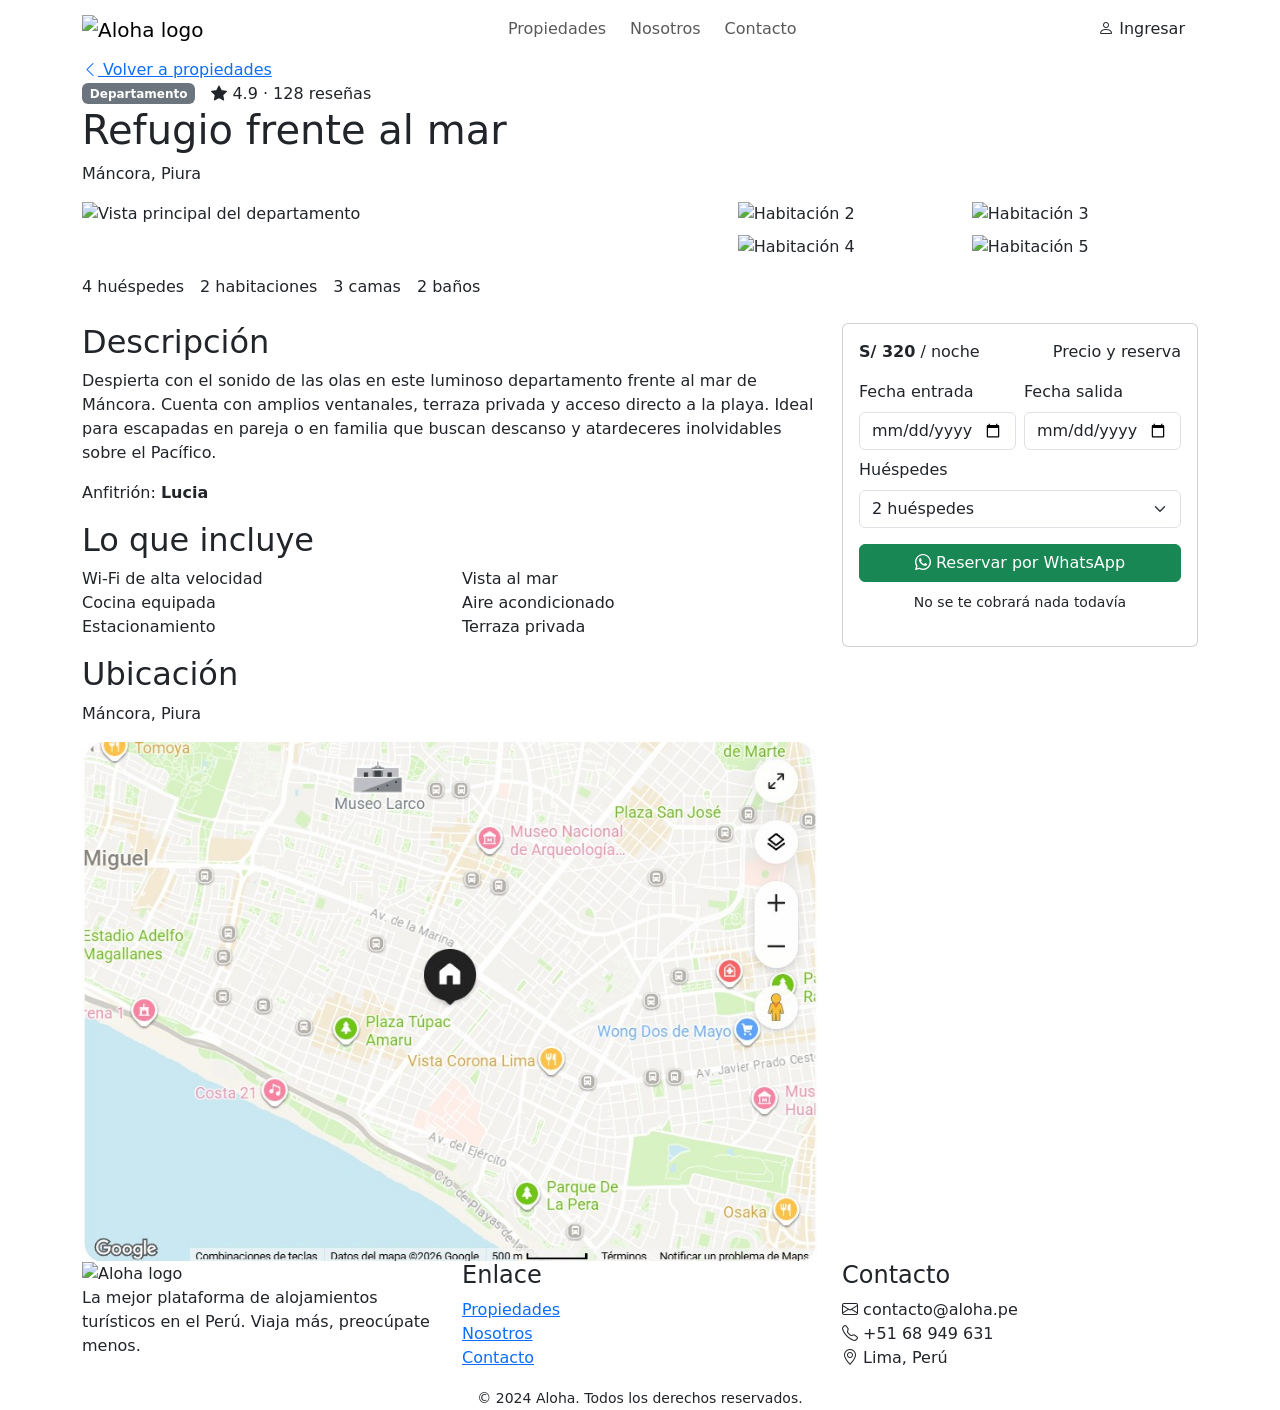
==== pages/detail.html @ 735b9711 "chore: add detail page" ====
<!DOCTYPE html>
<html lang="es">
<head>
    <meta charset="UTF-8">
    <meta name="viewport" content="width=device-width, initial-scale=1.0">
    <title>Refugio frente al mar - Aloha</title>
    <link href="https://cdn.jsdelivr.net/npm/bootstrap@5.3.3/dist/css/bootstrap.min.css" rel="stylesheet">
    <link href="https://cdn.jsdelivr.net/npm/bootstrap-icons@1.11.3/font/bootstrap-icons.min.css" rel="stylesheet">
    <link href="https://fonts.googleapis.com/css2?family=Roboto:wght@400;700&display=swap" rel="stylesheet">
    <link rel="stylesheet" href="../css/styles.css">
</head>
<body>

    <header>
        <nav class="navbar">
            <div class="container">
                <a class="navbar-brand" href="../index.html">
                    <img src="../images/logo.png" alt="Aloha logo" height="40">
                </a>
                <ul class="navbar-nav flex-row gap-4">
                    <li class="nav-item"><a class="nav-link" href="../index.html#propiedades">Propiedades</a></li>
                    <li class="nav-item"><a class="nav-link" href="../index.html#nosotros">Nosotros</a></li>
                    <li class="nav-item"><a class="nav-link" href="../index.html#contacto">Contacto</a></li>
                </ul>
                <a href="inicio-sesion.html" class="btn">
                    <i class="bi bi-person"></i> Ingresar
                </a>
            </div>
        </nav>
    </header>

    <main>
        <div class="container">

            <nav>
                <a href="../index.html"><i class="bi bi-chevron-left"></i> Volver a propiedades</a>
            </nav>

            <div class="d-flex align-items-center gap-3">
                <span class="badge bg-secondary">Departamento</span>
                <span><i class="bi bi-star-fill"></i> 4.9 · 128 reseñas</span>
            </div>

            <h1>Refugio frente al mar</h1>
            <p>Máncora, Piura</p>

            <div class="row g-2">
                <div class="col-7">
                    <img src="../images/room-1.jpg" alt="Vista principal del departamento" class="img-fluid w-100 h-100 object-fit-cover">
                </div>
                <div class="col-5">
                    <div class="row g-2">
                        <div class="col-6">
                            <img src="../images/room-2.jpg" alt="Habitación 2" class="img-fluid w-100">
                        </div>
                        <div class="col-6">
                            <img src="../images/room-3.jpg" alt="Habitación 3" class="img-fluid w-100">
                        </div>
                        <div class="col-6">
                            <img src="../images/room-4.jpg" alt="Habitación 4" class="img-fluid w-100">
                        </div>
                        <div class="col-6">
                            <img src="../images/room-5.jpg" alt="Habitación 5" class="img-fluid w-100">
                        </div>
                    </div>
                </div>
            </div>

            <div class="d-flex gap-3 mt-3">
                <span>4 huéspedes</span>
                <span>2 habitaciones</span>
                <span>3 camas</span>
                <span>2 baños</span>
            </div>

            <div class="row mt-4">

                <div class="col-12 col-lg-8">

                    <section>
                        <h2>Descripción</h2>
                        <p>Despierta con el sonido de las olas en este luminoso departamento frente al mar de Máncora. Cuenta con amplios ventanales, terraza privada y acceso directo a la playa. Ideal para escapadas en pareja o en familia que buscan descanso y atardeceres inolvidables sobre el Pacífico.</p>
                        <p>Anfitrión: <strong>Lucia</strong></p>
                    </section>

                    <section>
                        <h2>Lo que incluye</h2>
                        <div class="row">
                            <div class="col-6">
                                <ul class="list-unstyled">
                                    <li>Wi-Fi de alta velocidad</li>
                                    <li>Cocina equipada</li>
                                    <li>Estacionamiento</li>
                                </ul>
                            </div>
                            <div class="col-6">
                                <ul class="list-unstyled">
                                    <li>Vista al mar</li>
                                    <li>Aire acondicionado</li>
                                    <li>Terraza privada</li>
                                </ul>
                            </div>
                        </div>
                    </section>

                    <section>
                        <h2>Ubicación</h2>
                        <p>Máncora, Piura</p>
                        <img src="../images/map.jpg" alt="Mapa de ubicación - Máncora, Piura" class="img-fluid w-100">
                    </section>

                </div>

                <div class="col-12 col-lg-4">
                    <aside>
                        <div class="card">
                            <div class="card-body">
                                <div class="d-flex justify-content-between align-items-center">
                                    <span><strong>S/ 320</strong> / noche</span>
                                    <span>Precio y reserva</span>
                                </div>
                                <div class="row g-2 mt-2">
                                    <div class="col-6">
                                        <label for="fecha-entrada" class="form-label">Fecha entrada</label>
                                        <input type="date" class="form-control" id="fecha-entrada">
                                    </div>
                                    <div class="col-6">
                                        <label for="fecha-salida" class="form-label">Fecha salida</label>
                                        <input type="date" class="form-control" id="fecha-salida">
                                    </div>
                                </div>
                                <div class="mt-2">
                                    <label for="huespedes-reserva" class="form-label">Huéspedes</label>
                                    <select class="form-select" id="huespedes-reserva">
                                        <option value="1">1 huésped</option>
                                        <option value="2" selected>2 huéspedes</option>
                                        <option value="3">3 huéspedes</option>
                                        <option value="4">4 huéspedes</option>
                                    </select>
                                </div>
                                <a href="https://wa.me/5168949631" class="btn btn-success w-100 mt-3" target="_blank" rel="noopener noreferrer">
                                    <i class="bi bi-whatsapp"></i> Reservar por WhatsApp
                                </a>
                                <p class="text-center mt-2"><small>No se te cobrará nada todavía</small></p>
                            </div>
                        </div>
                    </aside>
                </div>

            </div>
        </div>
    </main>

    <footer id="contacto">
        <div class="container">
            <div class="row g-4">
                <div class="col-12 col-md-4">
                    <img src="../images/logo.png" alt="Aloha logo" height="40">
                    <p>La mejor plataforma de alojamientos turísticos en el Perú. Viaja más, preocúpate menos.</p>
                </div>
                <div class="col-12 col-md-4">
                    <h4>Enlace</h4>
                    <ul class="list-unstyled">
                        <li><a href="../index.html#propiedades">Propiedades</a></li>
                        <li><a href="../index.html#nosotros">Nosotros</a></li>
                        <li><a href="../index.html#contacto">Contacto</a></li>
                    </ul>
                </div>
                <div class="col-12 col-md-4">
                    <h4>Contacto</h4>
                    <ul class="list-unstyled">
                        <li><i class="bi bi-envelope"></i> contacto@aloha.pe</li>
                        <li><i class="bi bi-telephone"></i> +51 68 949 631</li>
                        <li><i class="bi bi-geo-alt"></i> Lima, Perú</li>
                    </ul>
                </div>
            </div>
            <div class="text-center">
                <small>© 2024 Aloha. Todos los derechos reservados.</small>
            </div>
        </div>
    </footer>

</body>
</html>
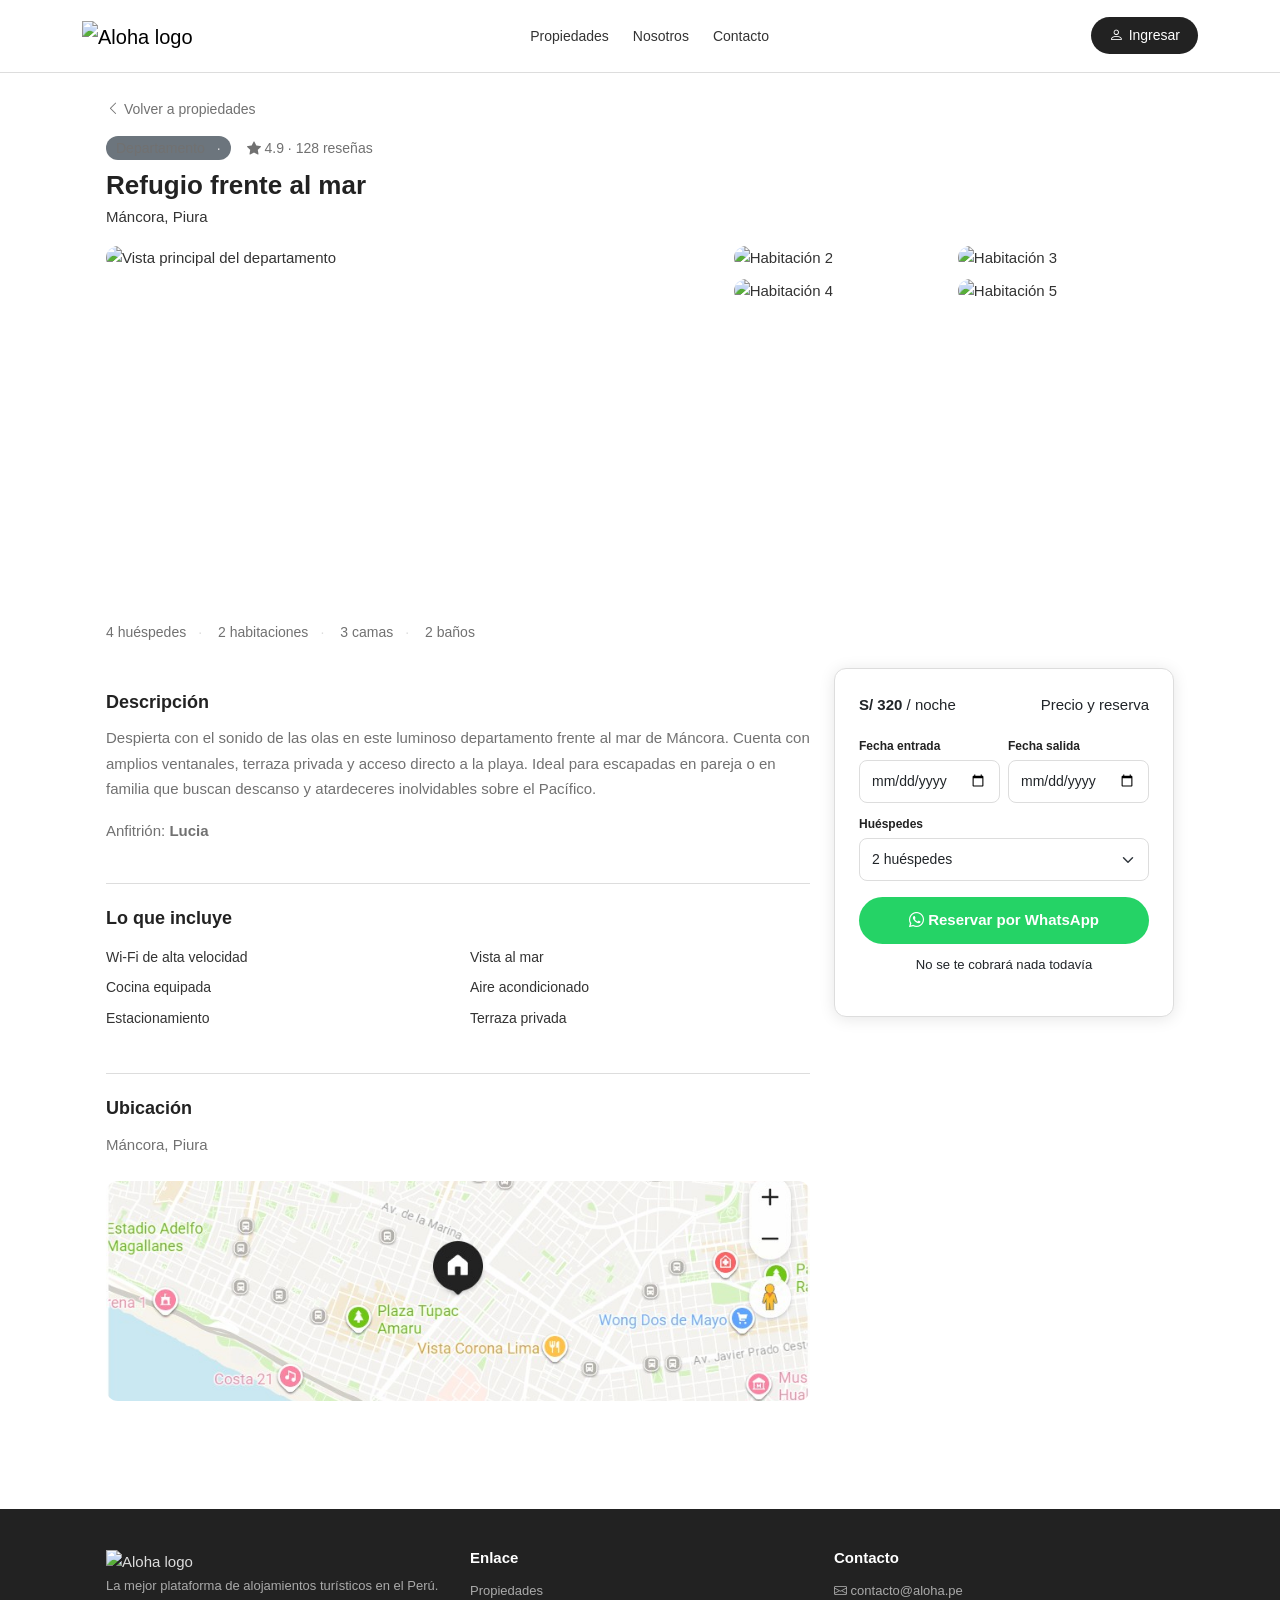
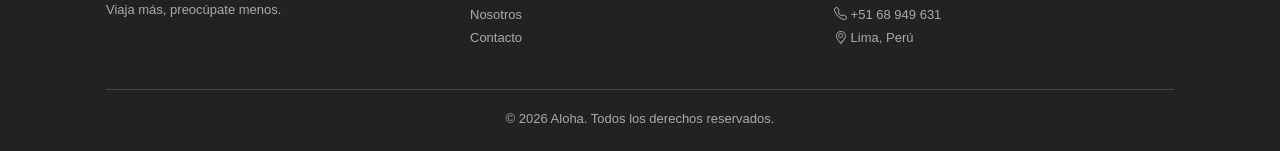
==== commit 5edf0a60: "docs: README profesional, LICENSE MIT, correcciones y .gitignore mejorado" ====
--- a/pages/detail.html
+++ b/pages/detail.html
@@ -7,7 +7,8 @@
     <link href="https://cdn.jsdelivr.net/npm/bootstrap@5.3.3/dist/css/bootstrap.min.css" rel="stylesheet">
     <link href="https://cdn.jsdelivr.net/npm/bootstrap-icons@1.11.3/font/bootstrap-icons.min.css" rel="stylesheet">
     <link href="https://fonts.googleapis.com/css2?family=Roboto:wght@400;700&display=swap" rel="stylesheet">
-    <link rel="stylesheet" href="../css/styles.css">
+    <link rel="stylesheet" href="../css/detail.css">
+
 </head>
 <body>
 
@@ -113,12 +114,15 @@
 
                 <div class="col-12 col-lg-4">
                     <aside>
+
                         <div class="card">
                             <div class="card-body">
+
                                 <div class="d-flex justify-content-between align-items-center">
                                     <span><strong>S/ 320</strong> / noche</span>
                                     <span>Precio y reserva</span>
                                 </div>
+
                                 <div class="row g-2 mt-2">
                                     <div class="col-6">
                                         <label for="fecha-entrada" class="form-label">Fecha entrada</label>
@@ -129,6 +133,7 @@
                                         <input type="date" class="form-control" id="fecha-salida">
                                     </div>
                                 </div>
+
                                 <div class="mt-2">
                                     <label for="huespedes-reserva" class="form-label">Huéspedes</label>
                                     <select class="form-select" id="huespedes-reserva">
@@ -138,9 +143,13 @@
                                         <option value="4">4 huéspedes</option>
                                     </select>
                                 </div>
+
+
                                 <a href="https://wa.me/5168949631" class="btn btn-success w-100 mt-3" target="_blank" rel="noopener noreferrer">
                                     <i class="bi bi-whatsapp"></i> Reservar por WhatsApp
                                 </a>
+
+
                                 <p class="text-center mt-2"><small>No se te cobrará nada todavía</small></p>
                             </div>
                         </div>
@@ -150,6 +159,7 @@
             </div>
         </div>
     </main>
+
 
     <footer id="contacto">
         <div class="container">
@@ -176,7 +186,7 @@
                 </div>
             </div>
             <div class="text-center">
-                <small>© 2024 Aloha. Todos los derechos reservados.</small>
+                <small>© 2026 Aloha. Todos los derechos reservados.</small>
             </div>
         </div>
     </footer>
--- a/css/detail.css
+++ b/css/detail.css
@@ -0,0 +1,375 @@
+
+/* ─── VARIABLES DE COLOR ─── */
+:root {
+    --color-primario: #222222;
+    --color-acento: #ff385c;
+    --color-whatsapp: #25d366;
+    --color-texto: #333333;
+    --color-gris: #717171;
+    --color-borde: #dddddd;
+    --color-fondo: #f7f7f7;
+    --radio: 12px;
+}
+
+/* ─── RESET Y BASE ─── */
+* {
+    box-sizing: border-box;
+    margin: 0;
+    padding: 0;
+}
+
+body {
+    font-family: 'Roboto', sans-serif;
+    color: var(--color-texto);
+    background-color: #ffffff;
+    font-size: 15px;
+    line-height: 1.6;
+}
+
+/* ─── NAVBAR ─── */
+.navbar {
+    background-color: #ffffff;
+    border-bottom: 1px solid var(--color-borde);
+    padding: 14px 0;
+    position: sticky;
+    top: 0;
+    z-index: 100;
+}
+
+.navbar .container {
+    display: flex;
+    align-items: center;
+    justify-content: space-between;
+}
+
+.navbar-brand img {
+    height: 40px;
+}
+
+.navbar-nav {
+    list-style: none;
+    display: flex;
+    gap: 24px;
+    margin: 0;
+    padding: 0;
+}
+
+.nav-link {
+    color: var(--color-texto);
+    text-decoration: none;
+    font-size: 14px;
+    font-weight: 500;
+    transition: color 0.2s;
+}
+
+.nav-link:hover {
+    color: var(--color-acento);
+}
+
+.navbar .btn {
+    background-color: var(--color-primario);
+    color: #ffffff;
+    border: none;
+    border-radius: 30px;
+    padding: 8px 18px;
+    font-size: 14px;
+    font-weight: 500;
+    text-decoration: none;
+    transition: background-color 0.2s;
+    display: flex;
+    align-items: center;
+    gap: 6px;
+}
+
+.navbar .btn:hover {
+    background-color: var(--color-acento);
+}
+
+/* ─── MENÚ HAMBURGUESA (móvil) ─── */
+.navbar-toggler {
+    display: none;
+    background: none;
+    border: none;
+    font-size: 22px;
+    cursor: pointer;
+    color: var(--color-texto);
+}
+
+@media (max-width: 768px) {
+    .navbar-toggler {
+    display: block;
+    }
+
+    .navbar-nav {
+    display: none;
+    flex-direction: column;
+    position: absolute;
+    top: 70px;
+    left: 0;
+    width: 100%;
+    background: #fff;
+    padding: 16px 24px;
+    border-bottom: 1px solid var(--color-borde);
+    gap: 16px;
+    }
+
+    .navbar-nav.abierto {
+    display: flex;
+    }
+}
+
+/* ─── CONTENIDO PRINCIPAL ─── */
+main .container {
+    max-width: 1100px;
+    margin: 0 auto;
+    padding: 24px 16px;
+}
+
+/* ─── BREADCRUMB / VOLVER ─── */
+main nav a {
+    color: var(--color-gris);
+    text-decoration: none;
+    font-size: 14px;
+    display: inline-flex;
+    align-items: center;
+    gap: 4px;
+    margin-bottom: 16px;
+    transition: color 0.2s;
+}
+
+main nav a:hover {
+    color: var(--color-texto);
+    text-decoration: underline;
+}
+
+/* ─── TÍTULO Y SUBTÍTULO ─── */
+h1 {
+    font-size: 26px;
+    font-weight: 700;
+    color: var(--color-primario);
+    margin: 10px 0 4px;
+}
+
+h2 {
+    font-size: 18px;
+    font-weight: 700;
+    color: var(--color-primario);
+    margin-bottom: 12px;
+}
+
+/* ─── BADGE ─── */
+.badge {
+    font-size: 12px;
+    padding: 5px 10px;
+    border-radius: 20px;
+    font-weight: 500;
+}
+
+/* ─── GALERÍA DE FOTOS ─── */
+.row.g-2 img {
+    border-radius: var(--radio);
+    object-fit: cover;
+    width: 100%;
+    height: 100%;
+}
+
+.row.g-2 .col-7 {
+    height: 360px;
+}
+
+.row.g-2 .col-5 .row img {
+    height: 172px;
+}
+
+/* ─── INFO RÁPIDA (huéspedes, habitaciones) ─── */
+.d-flex.gap-3 span {
+    font-size: 14px;
+    color: var(--color-gris);
+}
+
+.d-flex.gap-3 span::after {
+    content: "·";
+    margin-left: 12px;
+    color: var(--color-borde);
+}
+
+.d-flex.gap-3 span:last-child::after {
+    content: "";
+}
+
+/* ─── SECCIONES ─── */
+section {
+    padding: 24px 0;
+    border-bottom: 1px solid var(--color-borde);
+}
+
+section:last-child {
+    border-bottom: none;
+}
+
+section p {
+    font-size: 15px;
+    color: var(--color-gris);
+    line-height: 1.7;
+}
+
+section ul li {
+    font-size: 14px;
+    color: var(--color-texto);
+    padding: 4px 0;
+}
+
+/* ─── CARD DE RESERVA ─── */
+.card {
+    border: 1px solid var(--color-borde);
+    border-radius: var(--radio);
+    box-shadow: 0 2px 16px rgba(0,0,0,0.10);
+    padding: 4px;
+    position: sticky;
+    top: 90px;
+}
+
+.card-body {
+    padding: 20px;
+}
+
+.card-body .form-control,
+.card-body .form-select {
+    border-radius: 8px;
+    border: 1px solid var(--color-borde);
+    font-size: 14px;
+    padding: 10px 12px;
+}
+
+.card-body .form-label {
+    font-size: 12px;
+    font-weight: 600;
+    color: var(--color-primario);
+    margin-bottom: 4px;
+}
+
+.card-body .precio {
+    font-size: 18px;
+    font-weight: 700;
+}
+
+/* ─── BOTÓN WHATSAPP ─── */
+.btn-success {
+    background-color: var(--color-whatsapp) !important;
+    border: none !important;
+    border-radius: 30px !important;
+    font-size: 15px;
+    font-weight: 600;
+    padding: 12px;
+    transition: background-color 0.2s, transform 0.1s;
+}
+
+.btn-success:hover {
+    background-color: #1da851 !important;
+    transform: scale(1.02);
+}
+
+/* ─── BOTÓN FLOTANTE WHATSAPP ─── */
+.whatsapp-flotante {
+    position: fixed;
+    bottom: 24px;
+    right: 24px;
+    background-color: var(--color-whatsapp);
+    color: white;
+    border-radius: 50px;
+    padding: 12px 20px;
+    font-weight: 600;
+    text-decoration: none;
+    display: flex;
+    align-items: center;
+    gap: 8px;
+    box-shadow: 0 4px 16px rgba(37,211,102,0.4);
+    z-index: 999;
+    transition: transform 0.2s;
+}
+
+.whatsapp-flotante:hover {
+    transform: scale(1.05);
+    color: white;
+}
+
+/* ─── MAPA ─── */
+section img.img-fluid.w-100 {
+    border-radius: var(--radio);
+    margin-top: 8px;
+    height: 220px;
+    object-fit: cover;
+}
+
+/* ─── FOOTER ─── */
+footer {
+    background-color: var(--color-primario);
+    color: #dddddd;
+    padding: 40px 0 20px;
+    margin-top: 60px;
+}
+
+footer .container {
+    max-width: 1100px;
+    margin: 0 auto;
+    padding: 0 16px;
+}
+
+footer h4 {
+    color: #ffffff;
+    font-size: 15px;
+    font-weight: 700;
+    margin-bottom: 12px;
+}
+
+footer p,
+footer li,
+footer small {
+    font-size: 13px;
+    color: #aaaaaa;
+    line-height: 1.8;
+}
+
+footer a {
+    color: #aaaaaa;
+    text-decoration: none;
+    transition: color 0.2s;
+}
+
+footer a:hover {
+    color: #ffffff;
+}
+
+footer ul {
+    list-style: none;
+    padding: 0;
+}
+
+footer .text-center {
+    border-top: 1px solid #444;
+    margin-top: 24px;
+    padding-top: 16px;
+}
+
+/* ─── RESPONSIVO GENERAL ─── */
+@media (max-width: 768px) {
+    h1 {
+    font-size: 20px;
+    }
+
+    .row.g-2 .col-7 {
+    height: 220px;
+    width: 100% !important;
+    flex: 0 0 100%;
+    max-width: 100%;
+    }
+
+    .row.g-2 .col-5 {
+    display: none;
+    }
+
+    .card {
+    position: static;
+    margin-top: 24px;
+    }
+}
